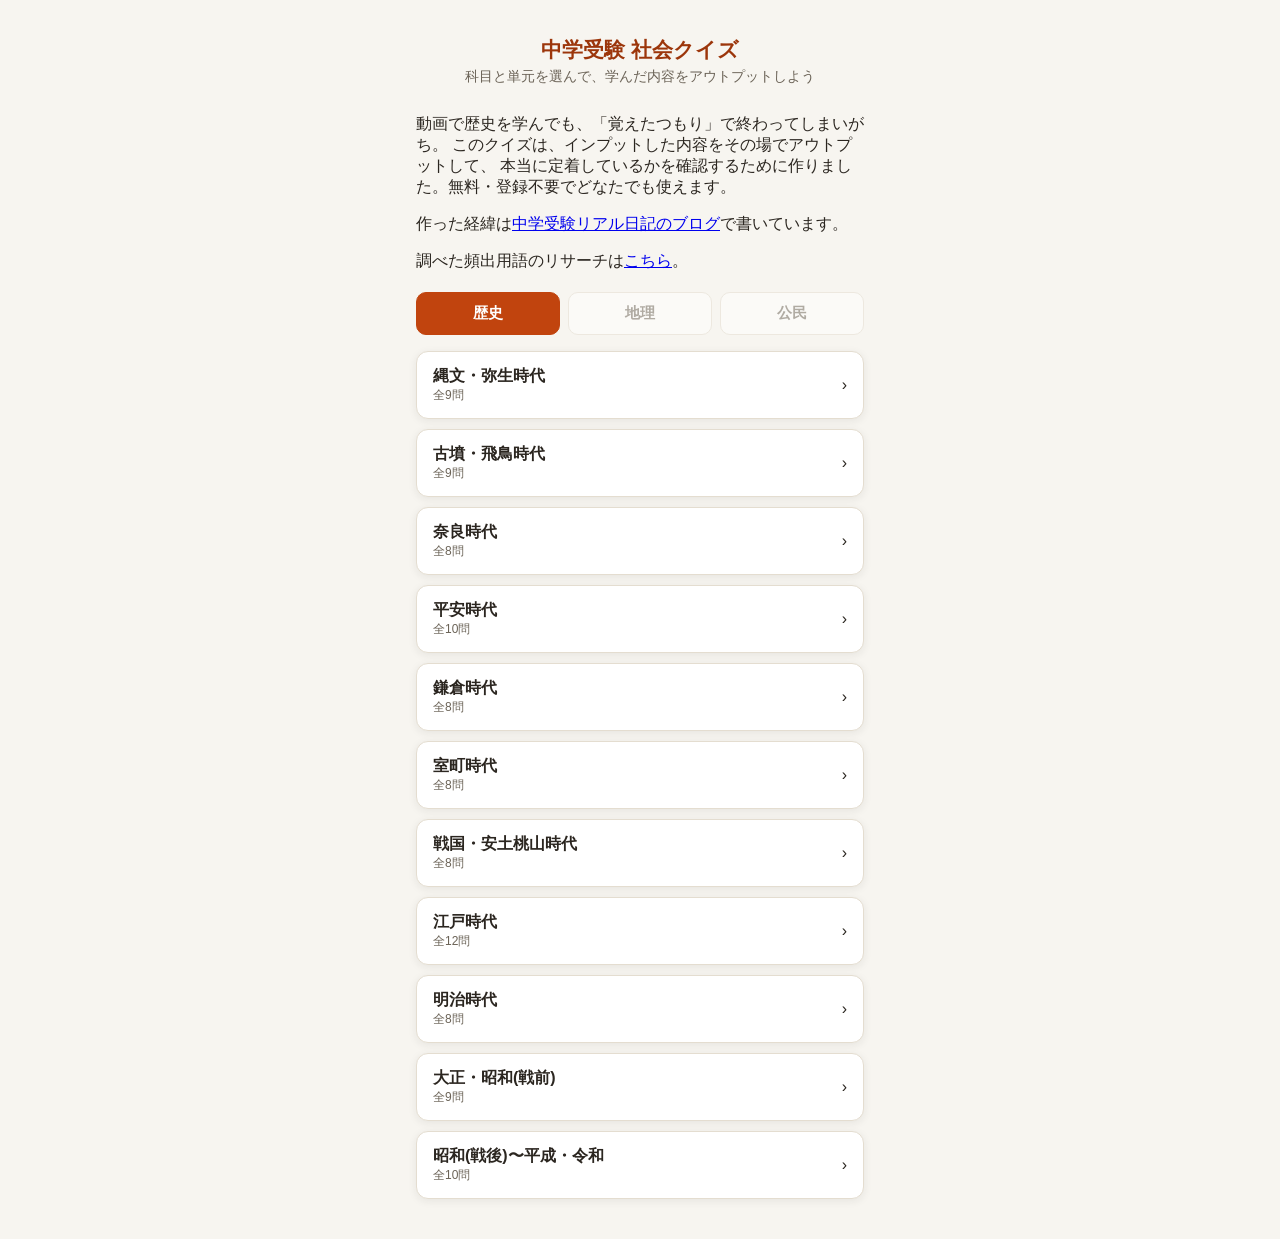
==== index.html @ b468c7ec "複数科目(歴史/地理/公民)対応のアーキテクチャを追加 questions.jsをhistory-questions.jsに改名し、subjects.jsで科目を レジストリ管理。地理・公民はプレース" ====
<!DOCTYPE html>
<html lang="ja">
<head>
<meta charset="UTF-8">
<meta name="viewport" content="width=device-width, initial-scale=1.0, maximum-scale=1.0">
<title>中学受験 社会 一問一答クイズ</title>
<link rel="stylesheet" href="style.css">
</head>
<body>
<div id="app">

  <header class="app-header">
    <h1>中学受験 社会クイズ</h1>
    <p class="subtitle">科目と単元を選んで、学んだ内容をアウトプットしよう</p>
  </header>

  <main id="screen-home" class="screen">
    <section class="about-box">
      <p>
        動画で歴史を学んでも、「覚えたつもり」で終わってしまいがち。
        このクイズは、インプットした内容をその場でアウトプットして、
        本当に定着しているかを確認するために作りました。無料・登録不要でどなたでも使えます。
      </p>
      <p class="about-link">
        作った経緯は<a href="https://ka8kfc.hatenablog.com/" target="_blank" rel="noopener">中学受験リアル日記のブログ</a>で書いています。
      </p>
      <p class="about-link">
        調べた頻出用語のリサーチは<a href="research.html">こちら</a>。
      </p>
    </section>
    <div id="subject-tabs" class="subject-tabs"></div>
    <div id="era-list" class="era-grid"></div>
  </main>

  <main id="screen-quiz" class="screen hidden">
    <div class="quiz-topbar">
      <button id="btn-back" class="btn-text">← 単元を選び直す</button>
      <div id="progress" class="progress"></div>
    </div>
    <h2 id="quiz-title" class="quiz-title"></h2>
    <div id="question-box" class="question-box">
      <p id="question-text" class="question-text"></p>
      <div id="choices" class="choices"></div>
      <p id="feedback" class="feedback hidden"></p>
      <button id="btn-next" class="btn-primary hidden">次の問題へ</button>
    </div>
  </main>

  <main id="screen-result" class="screen hidden">
    <h2>結果発表</h2>
    <p id="result-summary" class="result-summary"></p>
    <div id="result-wrong" class="result-wrong"></div>
    <div class="result-actions">
      <button id="btn-retry" class="btn-primary">同じ時代をもう一度</button>
      <button id="btn-home" class="btn-secondary">時代選択にもどる</button>
    </div>
  </main>

</div>
<script src="history-questions.js"></script>
<script src="geography-questions.js"></script>
<script src="civics-questions.js"></script>
<script src="subjects.js"></script>
<script src="app.js"></script>
</body>
</html>
---- style.css ----
:root {
  --bg: #f7f5f0;
  --card-bg: #ffffff;
  --text: #2b2620;
  --text-muted: #6b6357;
  --primary: #c1440e;
  --primary-dark: #9c360b;
  --correct: #2e7d32;
  --wrong: #c62828;
  --border: #e4ddd0;
  --shadow: 0 2px 8px rgba(43, 38, 32, 0.08);
}

* { box-sizing: border-box; }

body {
  margin: 0;
  font-family: "Hiragino Sans", "Yu Gothic", "Meiryo", sans-serif;
  background: var(--bg);
  color: var(--text);
  -webkit-font-smoothing: antialiased;
}

#app {
  max-width: 480px;
  margin: 0 auto;
  min-height: 100vh;
  padding: 16px 16px 40px;
}

.app-header {
  text-align: center;
  padding: 20px 8px 12px;
}

.app-header h1 {
  font-size: 1.3rem;
  margin: 0 0 4px;
  color: var(--primary-dark);
}

.subtitle {
  font-size: 0.85rem;
  color: var(--text-muted);
  margin: 0;
}

.screen.hidden { display: none; }

/* --- Subject tabs --- */
.subject-tabs {
  display: flex;
  gap: 8px;
  margin-top: 20px;
}

.subject-tab {
  flex: 1;
  padding: 10px 8px;
  border-radius: 10px;
  border: 1px solid var(--border);
  background: var(--card-bg);
  color: var(--text-muted);
  font-size: 0.95rem;
  font-weight: 600;
  cursor: pointer;
}

.subject-tab.active {
  background: var(--primary);
  border-color: var(--primary);
  color: #fff;
}

.subject-tab:disabled {
  opacity: 0.5;
  cursor: default;
}

/* --- Era selection --- */
.era-grid {
  display: grid;
  grid-template-columns: 1fr;
  gap: 10px;
  margin-top: 16px;
}

.era-card {
  background: var(--card-bg);
  border: 1px solid var(--border);
  border-radius: 12px;
  padding: 14px 16px;
  text-align: left;
  box-shadow: var(--shadow);
  cursor: pointer;
  font-size: 1rem;
  color: var(--text);
  display: flex;
  justify-content: space-between;
  align-items: center;
}

.era-card:active { transform: scale(0.98); }

.era-card .era-name { font-weight: 600; }

.era-card .era-meta {
  font-size: 0.75rem;
  color: var(--text-muted);
}

.era-card .era-best {
  font-size: 0.75rem;
  color: var(--primary);
  font-weight: 600;
  margin-top: 2px;
}

/* --- Quiz screen --- */
.quiz-topbar {
  display: flex;
  justify-content: space-between;
  align-items: center;
  margin: 16px 0 8px;
}

.btn-text {
  background: none;
  border: none;
  color: var(--primary-dark);
  font-size: 0.85rem;
  padding: 4px;
  cursor: pointer;
}

.progress {
  font-size: 0.85rem;
  color: var(--text-muted);
}

.quiz-title {
  font-size: 1rem;
  color: var(--text-muted);
  margin: 4px 0 12px;
}

.question-box {
  background: var(--card-bg);
  border-radius: 14px;
  padding: 20px 16px;
  box-shadow: var(--shadow);
}

.question-text {
  font-size: 1.1rem;
  line-height: 1.5;
  margin: 0 0 18px;
  font-weight: 600;
}

.choices {
  display: grid;
  gap: 10px;
}

.choice-btn {
  display: block;
  width: 100%;
  text-align: left;
  padding: 12px 14px;
  border-radius: 10px;
  border: 1px solid var(--border);
  background: #fbfaf7;
  font-size: 0.98rem;
  color: var(--text);
  cursor: pointer;
}

.choice-btn:active { transform: scale(0.99); }

.choice-btn.correct {
  background: #e8f5e9;
  border-color: var(--correct);
  color: var(--correct);
  font-weight: 600;
}

.choice-btn.wrong {
  background: #ffebee;
  border-color: var(--wrong);
  color: var(--wrong);
  font-weight: 600;
}

.choice-btn:disabled { cursor: default; }

.feedback {
  margin-top: 14px;
  font-size: 0.9rem;
  font-weight: 600;
}

.feedback.correct { color: var(--correct); }
.feedback.wrong { color: var(--wrong); }
.feedback.hidden { display: none; }

.btn-primary, .btn-secondary {
  display: block;
  width: 100%;
  padding: 13px;
  border-radius: 10px;
  border: none;
  font-size: 1rem;
  font-weight: 600;
  margin-top: 16px;
  cursor: pointer;
}

.btn-primary {
  background: var(--primary);
  color: #fff;
}

.btn-primary:active { background: var(--primary-dark); }

.btn-secondary {
  background: #fff;
  color: var(--primary-dark);
  border: 1px solid var(--primary-dark);
}

.btn-primary.hidden { display: none; }

/* --- Result screen --- */
.result-summary {
  font-size: 1.2rem;
  font-weight: 600;
  text-align: center;
  margin: 16px 0;
}

.result-wrong {
  background: var(--card-bg);
  border-radius: 12px;
  padding: 12px 16px;
  box-shadow: var(--shadow);
}

.result-wrong-item {
  padding: 10px 0;
  border-bottom: 1px solid var(--border);
  font-size: 0.9rem;
}

.result-wrong-item:last-child { border-bottom: none; }

.result-wrong-item .rw-q { font-weight: 600; margin-bottom: 4px; }
.result-wrong-item .rw-a { color: var(--correct); }

.result-actions { margin-top: 20px; }
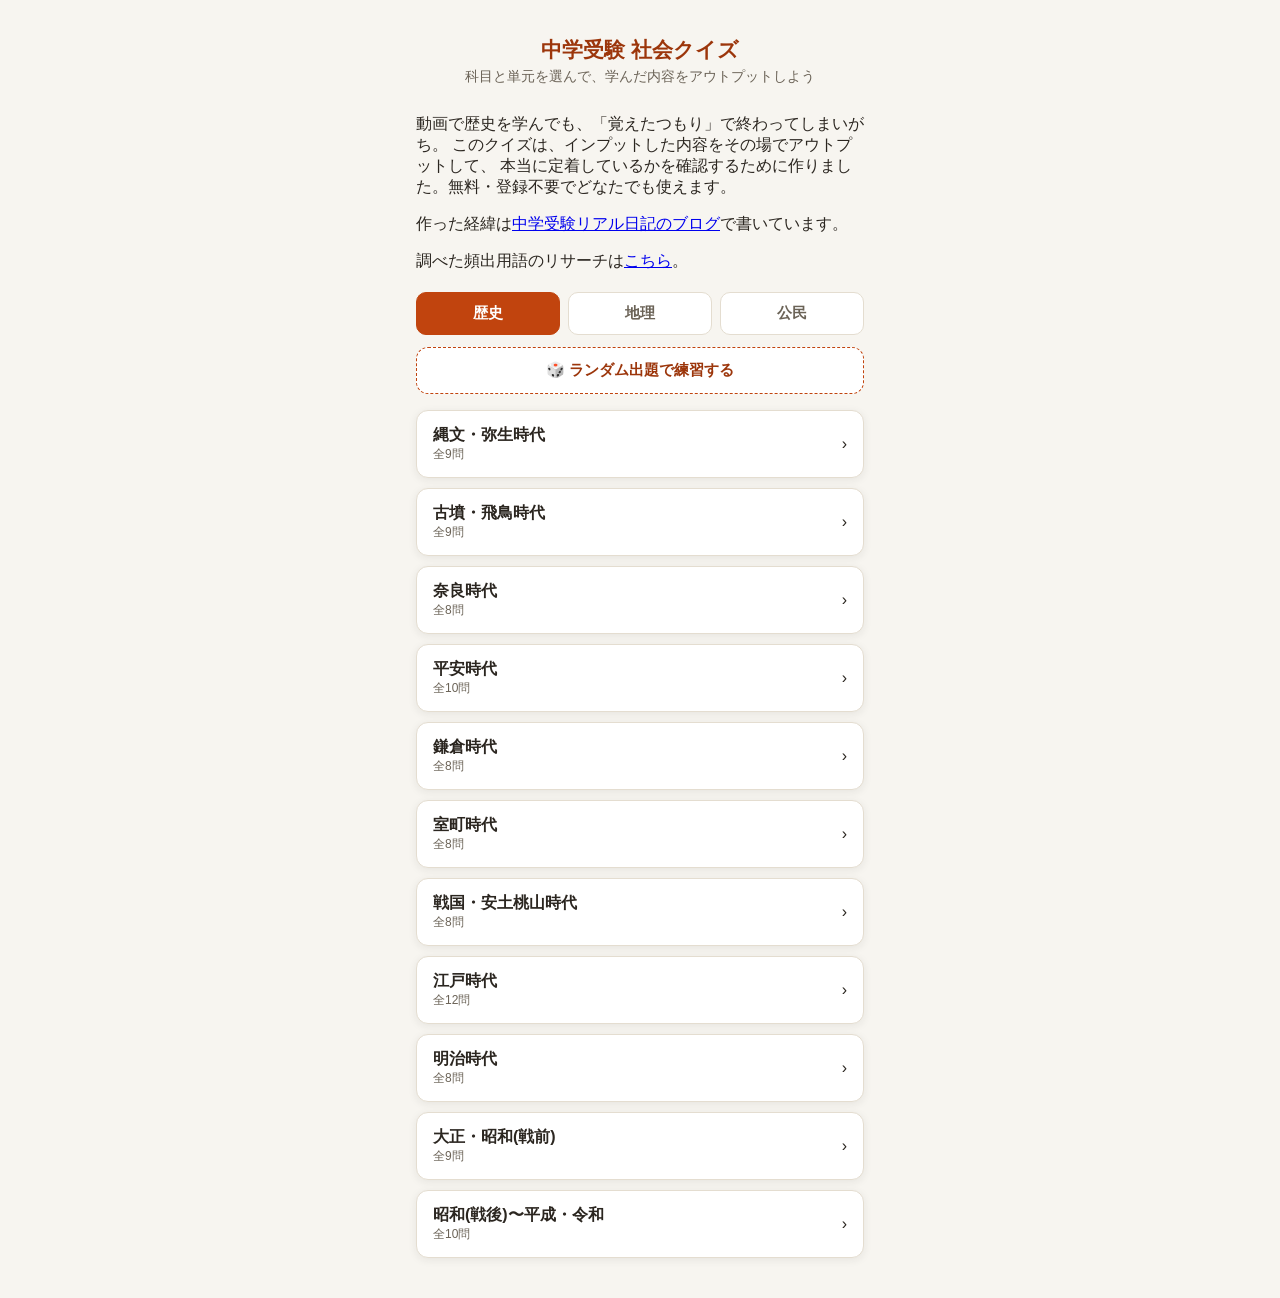
==== commit caece3a7: "ランダム出題機能を追加 単元をチェックボックスで選択し、選んだ範囲から10問/20問/全問を ランダムに出題するモードを追加。ホーム画面に🎲ボタンを設置。" ====
--- a/index.html
+++ b/index.html
@@ -29,7 +29,25 @@
       </p>
     </section>
     <div id="subject-tabs" class="subject-tabs"></div>
+    <button id="btn-open-random" class="random-entry">🎲 ランダム出題で練習する</button>
     <div id="era-list" class="era-grid"></div>
+  </main>
+
+  <main id="screen-random-setup" class="screen hidden">
+    <div class="quiz-topbar">
+      <button id="btn-random-back" class="btn-text">← 単元を選び直す</button>
+    </div>
+    <h2 class="quiz-title">🎲 ランダム出題の範囲を選ぶ</h2>
+    <div class="random-setup-box">
+      <div class="random-setup-row">
+        <button id="btn-select-all" class="btn-text">全て選択</button>
+        <button id="btn-select-none" class="btn-text">全て解除</button>
+      </div>
+      <div id="unit-checklist" class="unit-checklist"></div>
+      <p class="random-setup-label">出題数</p>
+      <div id="count-buttons" class="count-buttons"></div>
+      <button id="btn-start-random" class="btn-primary">この条件で始める</button>
+    </div>
   </main>
 
   <main id="screen-quiz" class="screen hidden">
@@ -51,8 +69,8 @@
     <p id="result-summary" class="result-summary"></p>
     <div id="result-wrong" class="result-wrong"></div>
     <div class="result-actions">
-      <button id="btn-retry" class="btn-primary">同じ時代をもう一度</button>
-      <button id="btn-home" class="btn-secondary">時代選択にもどる</button>
+      <button id="btn-retry" class="btn-primary">もう一度</button>
+      <button id="btn-home" class="btn-secondary">単元選択にもどる</button>
     </div>
   </main>
 
--- a/style.css
+++ b/style.css
@@ -77,6 +77,102 @@
   cursor: default;
 }
 
+/* --- Random entry --- */
+.random-entry {
+  display: block;
+  width: 100%;
+  margin-top: 12px;
+  padding: 12px;
+  border-radius: 12px;
+  border: 1px dashed var(--primary);
+  background: #fff;
+  color: var(--primary-dark);
+  font-size: 0.95rem;
+  font-weight: 600;
+  cursor: pointer;
+}
+
+/* --- Random setup screen --- */
+.random-setup-box {
+  background: var(--card-bg);
+  border-radius: 14px;
+  padding: 18px 16px;
+  box-shadow: var(--shadow);
+}
+
+.random-setup-row {
+  display: flex;
+  gap: 16px;
+  margin-bottom: 10px;
+}
+
+.unit-checklist {
+  display: flex;
+  flex-direction: column;
+  gap: 6px;
+  max-height: 320px;
+  overflow-y: auto;
+  padding: 4px 2px;
+  margin-bottom: 16px;
+}
+
+.unit-check-item {
+  display: flex;
+  align-items: center;
+  gap: 10px;
+  padding: 9px 10px;
+  border-radius: 8px;
+  border: 1px solid var(--border);
+  font-size: 0.9rem;
+  background: #fbfaf7;
+}
+
+.unit-check-item input {
+  width: 18px;
+  height: 18px;
+  flex-shrink: 0;
+}
+
+.unit-check-item span:nth-child(2) {
+  flex: 1;
+}
+
+.unit-check-count {
+  font-size: 0.78rem;
+  color: var(--text-muted);
+}
+
+.random-setup-label {
+  font-size: 0.85rem;
+  color: var(--text-muted);
+  margin: 0 0 8px;
+  font-weight: 600;
+}
+
+.count-buttons {
+  display: flex;
+  gap: 8px;
+  margin-bottom: 18px;
+}
+
+.count-btn {
+  flex: 1;
+  padding: 10px;
+  border-radius: 10px;
+  border: 1px solid var(--border);
+  background: #fbfaf7;
+  font-size: 0.92rem;
+  font-weight: 600;
+  color: var(--text);
+  cursor: pointer;
+}
+
+.count-btn.active {
+  background: var(--primary);
+  border-color: var(--primary);
+  color: #fff;
+}
+
 /* --- Era selection --- */
 .era-grid {
   display: grid;
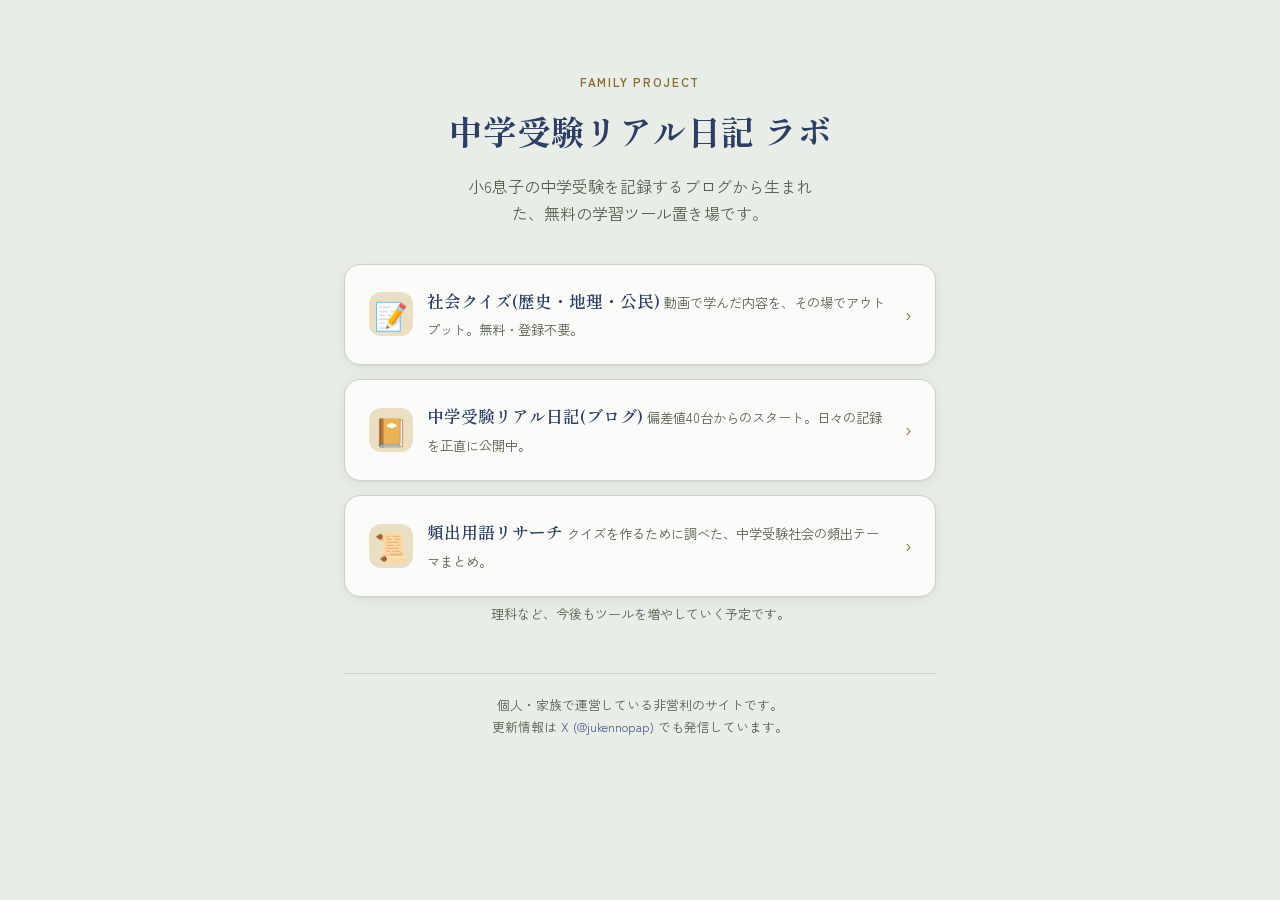
==== commit 53e71ab9: "ホームページを新設し、クイズをquiz.htmlに移動 - index.html: ブログ・クイズ・リサーチへのリンクをまとめた   スマホ優先デザインのホームページに刷新 - 旧index.html" ====
--- a/index.html
+++ b/index.html
@@ -3,82 +3,217 @@
 <head>
 <meta charset="UTF-8">
 <meta name="viewport" content="width=device-width, initial-scale=1.0, maximum-scale=1.0">
-<title>中学受験 社会 一問一答クイズ</title>
-<link rel="stylesheet" href="style.css">
+<title>中学受験リアル日記 ラボ</title>
+<meta name="description" content="小6息子の中学受験の記録から生まれた、無料の学習ツール置き場。">
+<link rel="stylesheet" href="https://fonts.googleapis.com/css2?family=Shippori+Mincho:wght@500;600;700&family=Zen+Kaku+Gothic+New:wght@400;500;700&display=swap">
+<style>
+  :root {
+    --bg: #e9ede8;
+    --surface: #fbfcf9;
+    --surface-alt: #dde3d6;
+    --text: #1e2420;
+    --text-muted: #57604f;
+    --primary: #2c3e63;
+    --primary-soft: #4a5d8a;
+    --accent: #8a6d2f;
+    --accent-soft: #eadfc2;
+    --border: #cbd2c2;
+    --shadow: 0 1px 2px rgba(30, 36, 32, 0.06), 0 4px 16px rgba(30, 36, 32, 0.05);
+  }
+
+  @media (prefers-color-scheme: dark) {
+    :root {
+      --bg: #14181a;
+      --surface: #1b2123;
+      --surface-alt: #232b27;
+      --text: #e6e9e1;
+      --text-muted: #99a392;
+      --primary: #90a8da;
+      --primary-soft: #b7c6ea;
+      --accent: #d4b673;
+      --accent-soft: #3a331f;
+      --border: #303935;
+      --shadow: 0 1px 2px rgba(0, 0, 0, 0.3), 0 4px 20px rgba(0, 0, 0, 0.25);
+    }
+  }
+
+  * { box-sizing: border-box; }
+
+  body {
+    margin: 0;
+    background: var(--bg);
+    color: var(--text);
+    font-family: "Zen Kaku Gothic New", "Hiragino Sans", sans-serif;
+    line-height: 1.7;
+    -webkit-font-smoothing: antialiased;
+  }
+
+  h1, h2 { font-family: "Shippori Mincho", serif; text-wrap: balance; margin: 0; }
+
+  /* --- mobile-first base layout --- */
+  .wrap {
+    max-width: 640px;
+    margin: 0 auto;
+    padding: 40px 20px 56px;
+  }
+
+  header.hero {
+    text-align: center;
+    margin-bottom: 36px;
+  }
+
+  .eyebrow {
+    font-size: 0.74rem;
+    letter-spacing: 0.14em;
+    color: var(--accent);
+    font-weight: 700;
+    text-transform: uppercase;
+  }
+
+  h1 {
+    font-size: 1.7rem;
+    font-weight: 700;
+    color: var(--primary);
+    margin: 10px 0 14px;
+  }
+
+  .lede {
+    font-size: 0.95rem;
+    color: var(--text-muted);
+    max-width: 46ch;
+    margin: 0 auto;
+  }
+
+  nav.link-cards {
+    display: flex;
+    flex-direction: column;
+    gap: 14px;
+  }
+
+  .link-card {
+    display: flex;
+    align-items: center;
+    gap: 14px;
+    background: var(--surface);
+    border: 1px solid var(--border);
+    border-radius: 16px;
+    padding: 18px 18px;
+    box-shadow: var(--shadow);
+    text-decoration: none;
+    color: var(--text);
+  }
+
+  .link-card:active { transform: scale(0.99); }
+
+  .link-icon {
+    font-size: 1.7rem;
+    line-height: 1;
+    width: 44px;
+    height: 44px;
+    flex-shrink: 0;
+    display: flex;
+    align-items: center;
+    justify-content: center;
+    background: var(--accent-soft);
+    border-radius: 12px;
+  }
+
+  .link-body { flex: 1; min-width: 0; }
+
+  .link-title {
+    font-family: "Shippori Mincho", serif;
+    font-size: 1.05rem;
+    font-weight: 600;
+    color: var(--primary);
+    margin-bottom: 3px;
+  }
+
+  .link-desc {
+    font-size: 0.83rem;
+    color: var(--text-muted);
+  }
+
+  .link-arrow {
+    font-size: 1.1rem;
+    color: var(--accent);
+    flex-shrink: 0;
+  }
+
+  .coming-soon {
+    margin-top: 6px;
+    text-align: center;
+    font-size: 0.82rem;
+    color: var(--text-muted);
+  }
+
+  footer {
+    margin-top: 48px;
+    padding-top: 20px;
+    border-top: 1px solid var(--border);
+    text-align: center;
+    font-size: 0.8rem;
+    color: var(--text-muted);
+  }
+
+  footer a { color: var(--primary-soft); text-decoration: none; }
+  footer a:hover { text-decoration: underline; }
+
+  /* --- desktop enhancement --- */
+  @media (min-width: 720px) {
+    .wrap { padding: 72px 24px 80px; }
+    h1 { font-size: 2.1rem; }
+    .lede { font-size: 1rem; }
+    .link-card { padding: 22px 24px; }
+  }
+</style>
 </head>
 <body>
-<div id="app">
-
-  <header class="app-header">
-    <h1>中学受験 社会クイズ</h1>
-    <p class="subtitle">科目と単元を選んで、学んだ内容をアウトプットしよう</p>
+<div class="wrap">
+
+  <header class="hero">
+    <div class="eyebrow">Family Project</div>
+    <h1>中学受験リアル日記 ラボ</h1>
+    <p class="lede">
+      小6息子の中学受験を記録するブログから生まれた、無料の学習ツール置き場です。
+    </p>
   </header>
 
-  <main id="screen-home" class="screen">
-    <section class="about-box">
-      <p>
-        動画で歴史を学んでも、「覚えたつもり」で終わってしまいがち。
-        このクイズは、インプットした内容をその場でアウトプットして、
-        本当に定着しているかを確認するために作りました。無料・登録不要でどなたでも使えます。
-      </p>
-      <p class="about-link">
-        作った経緯は<a href="https://ka8kfc.hatenablog.com/" target="_blank" rel="noopener">中学受験リアル日記のブログ</a>で書いています。
-      </p>
-      <p class="about-link">
-        調べた頻出用語のリサーチは<a href="research.html">こちら</a>。
-      </p>
-    </section>
-    <div id="subject-tabs" class="subject-tabs"></div>
-    <button id="btn-open-random" class="random-entry">🎲 ランダム出題で練習する</button>
-    <div id="era-list" class="era-grid"></div>
-  </main>
-
-  <main id="screen-random-setup" class="screen hidden">
-    <div class="quiz-topbar">
-      <button id="btn-random-back" class="btn-text">← 単元を選び直す</button>
-    </div>
-    <h2 class="quiz-title">🎲 ランダム出題の範囲を選ぶ</h2>
-    <div class="random-setup-box">
-      <div class="random-setup-row">
-        <button id="btn-select-all" class="btn-text">全て選択</button>
-        <button id="btn-select-none" class="btn-text">全て解除</button>
-      </div>
-      <div id="unit-checklist" class="unit-checklist"></div>
-      <p class="random-setup-label">出題数</p>
-      <div id="count-buttons" class="count-buttons"></div>
-      <button id="btn-start-random" class="btn-primary">この条件で始める</button>
-    </div>
-  </main>
-
-  <main id="screen-quiz" class="screen hidden">
-    <div class="quiz-topbar">
-      <button id="btn-back" class="btn-text">← 単元を選び直す</button>
-      <div id="progress" class="progress"></div>
-    </div>
-    <h2 id="quiz-title" class="quiz-title"></h2>
-    <div id="question-box" class="question-box">
-      <p id="question-text" class="question-text"></p>
-      <div id="choices" class="choices"></div>
-      <p id="feedback" class="feedback hidden"></p>
-      <button id="btn-next" class="btn-primary hidden">次の問題へ</button>
-    </div>
-  </main>
-
-  <main id="screen-result" class="screen hidden">
-    <h2>結果発表</h2>
-    <p id="result-summary" class="result-summary"></p>
-    <div id="result-wrong" class="result-wrong"></div>
-    <div class="result-actions">
-      <button id="btn-retry" class="btn-primary">もう一度</button>
-      <button id="btn-home" class="btn-secondary">単元選択にもどる</button>
-    </div>
-  </main>
+  <nav class="link-cards">
+    <a class="link-card" href="quiz.html">
+      <span class="link-icon">📝</span>
+      <span class="link-body">
+        <span class="link-title">社会クイズ(歴史・地理・公民)</span>
+        <span class="link-desc">動画で学んだ内容を、その場でアウトプット。無料・登録不要。</span>
+      </span>
+      <span class="link-arrow">›</span>
+    </a>
+
+    <a class="link-card" href="https://ka8kfc.hatenablog.com/" target="_blank" rel="noopener">
+      <span class="link-icon">📔</span>
+      <span class="link-body">
+        <span class="link-title">中学受験リアル日記(ブログ)</span>
+        <span class="link-desc">偏差値40台からのスタート。日々の記録を正直に公開中。</span>
+      </span>
+      <span class="link-arrow">›</span>
+    </a>
+
+    <a class="link-card" href="research.html">
+      <span class="link-icon">📜</span>
+      <span class="link-body">
+        <span class="link-title">頻出用語リサーチ</span>
+        <span class="link-desc">クイズを作るために調べた、中学受験社会の頻出テーマまとめ。</span>
+      </span>
+      <span class="link-arrow">›</span>
+    </a>
+  </nav>
+
+  <p class="coming-soon">理科など、今後もツールを増やしていく予定です。</p>
+
+  <footer>
+    個人・家族で運営している非営利のサイトです。<br>
+    更新情報は <a href="https://x.com/jukennopap" target="_blank" rel="noopener">X (@jukennopap)</a> でも発信しています。
+  </footer>
 
 </div>
-<script src="history-questions.js"></script>
-<script src="geography-questions.js"></script>
-<script src="civics-questions.js"></script>
-<script src="subjects.js"></script>
-<script src="app.js"></script>
 </body>
 </html>
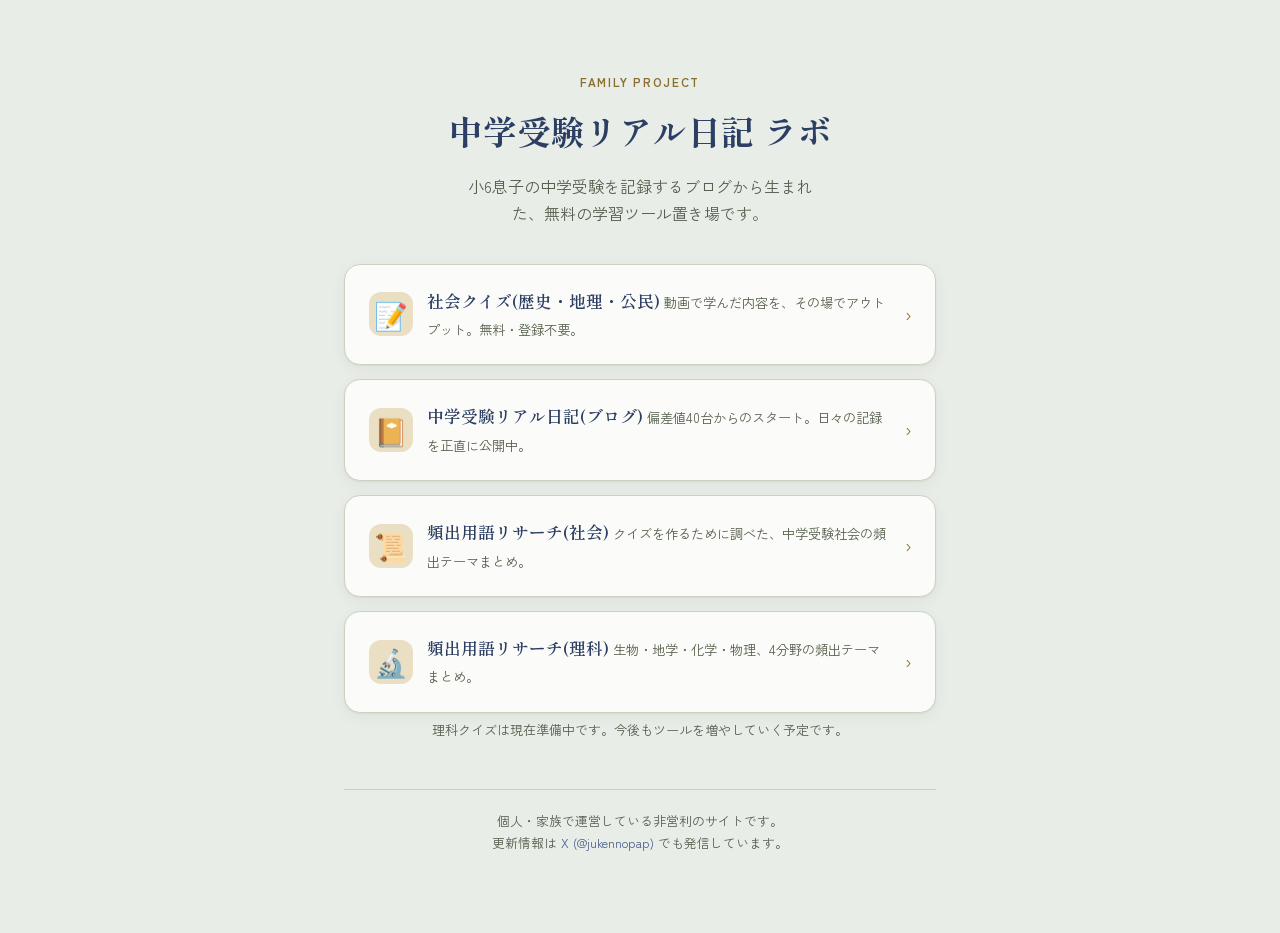
==== commit 9e946864: "理科リサーチをresearch-science.htmlに分離 社会と理科は並立する別科目なのに、research.html(社会用)の中に 理科タブとして押し込んでいたのは構造的に誤りだったため、理" ====
--- a/index.html
+++ b/index.html
@@ -200,14 +200,23 @@
     <a class="link-card" href="research.html">
       <span class="link-icon">📜</span>
       <span class="link-body">
-        <span class="link-title">頻出用語リサーチ</span>
+        <span class="link-title">頻出用語リサーチ(社会)</span>
         <span class="link-desc">クイズを作るために調べた、中学受験社会の頻出テーマまとめ。</span>
       </span>
       <span class="link-arrow">›</span>
     </a>
+
+    <a class="link-card" href="research-science.html">
+      <span class="link-icon">🔬</span>
+      <span class="link-body">
+        <span class="link-title">頻出用語リサーチ(理科)</span>
+        <span class="link-desc">生物・地学・化学・物理、4分野の頻出テーマまとめ。</span>
+      </span>
+      <span class="link-arrow">›</span>
+    </a>
   </nav>
 
-  <p class="coming-soon">理科など、今後もツールを増やしていく予定です。</p>
+  <p class="coming-soon">理科クイズは現在準備中です。今後もツールを増やしていく予定です。</p>
 
   <footer>
     個人・家族で運営している非営利のサイトです。<br>
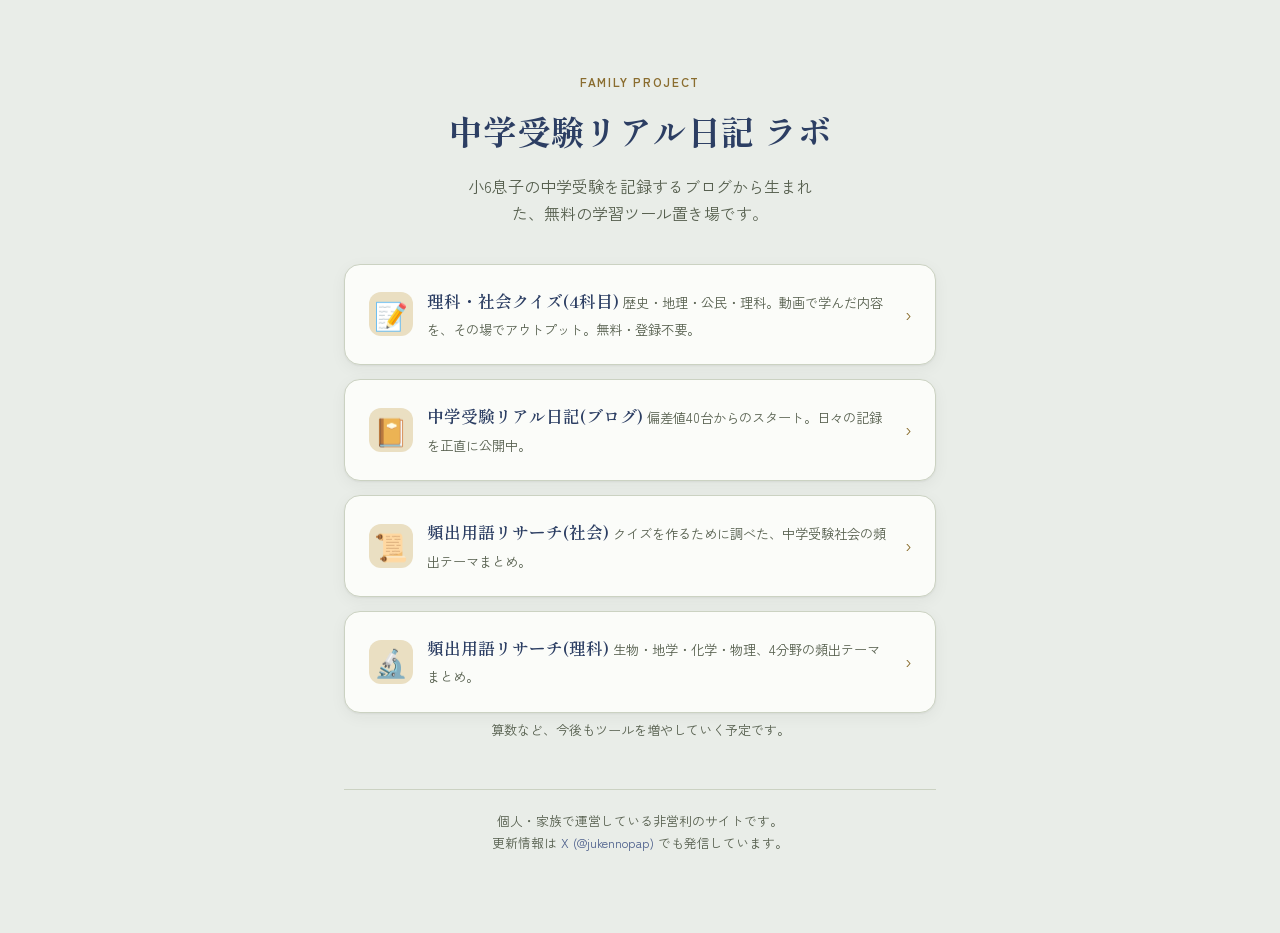
==== commit b78f14f3: "理科クイズ(生物・地学・化学・物理)を追加し、社会クイズに解説を追加 - 新規に理科クイズを追加(4分野・計90問)。research-science.htmlの調査   内容をもとに作成し、単純な用" ====
--- a/index.html
+++ b/index.html
@@ -182,8 +182,8 @@
     <a class="link-card" href="quiz.html">
       <span class="link-icon">📝</span>
       <span class="link-body">
-        <span class="link-title">社会クイズ(歴史・地理・公民)</span>
-        <span class="link-desc">動画で学んだ内容を、その場でアウトプット。無料・登録不要。</span>
+        <span class="link-title">理科・社会クイズ(4科目)</span>
+        <span class="link-desc">歴史・地理・公民・理科。動画で学んだ内容を、その場でアウトプット。無料・登録不要。</span>
       </span>
       <span class="link-arrow">›</span>
     </a>
@@ -216,7 +216,7 @@
     </a>
   </nav>
 
-  <p class="coming-soon">理科クイズは現在準備中です。今後もツールを増やしていく予定です。</p>
+  <p class="coming-soon">算数など、今後もツールを増やしていく予定です。</p>
 
   <footer>
     個人・家族で運営している非営利のサイトです。<br>
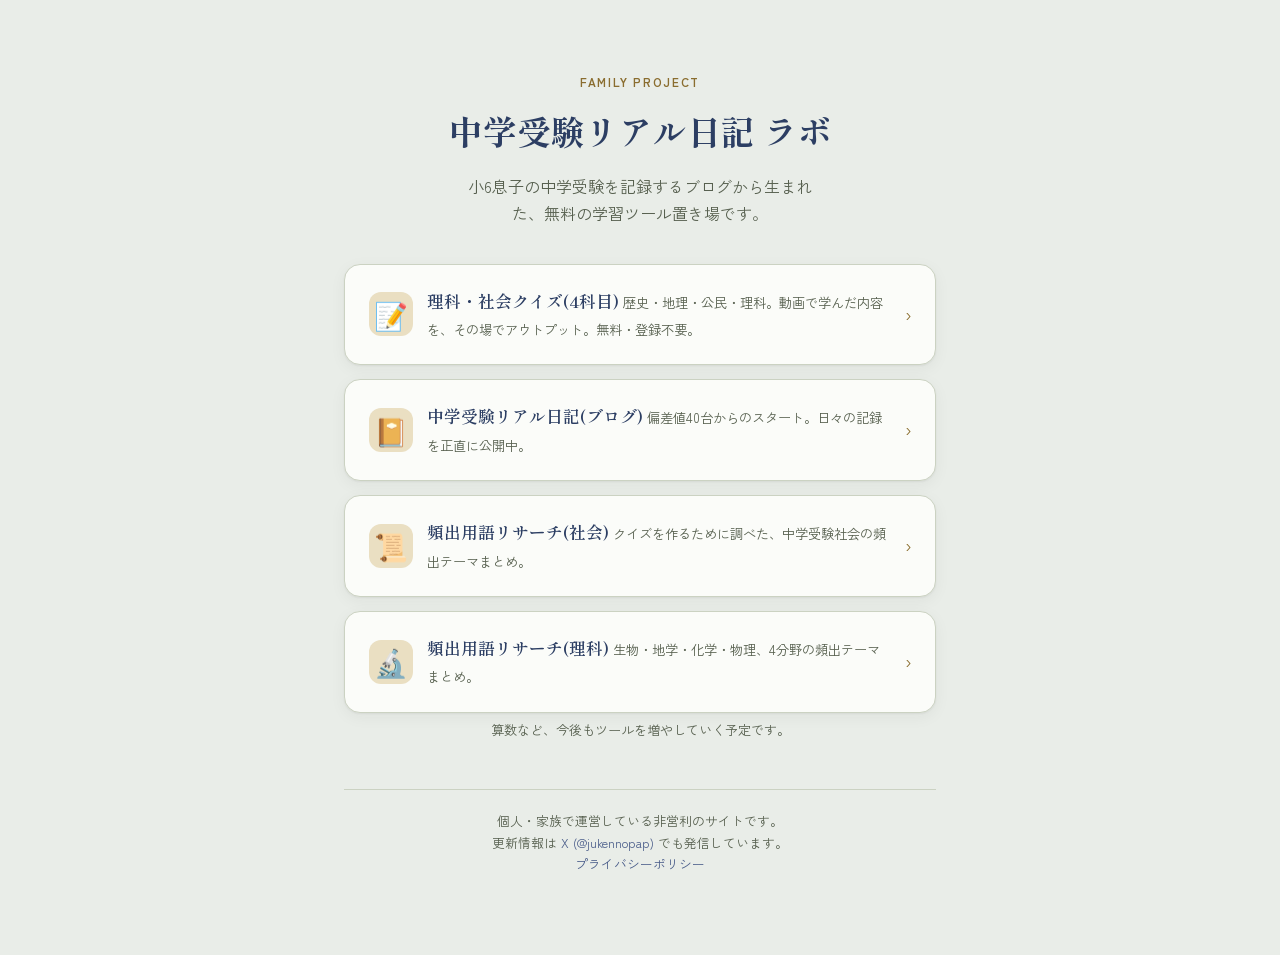
==== commit ec5e4c24: "国語(漢字・四字熟語)を記述式クイズとして追加 - 5科目目として国語を追加。全10単元・90問。   漢字: 書き取り10問/読み8問/同音異義語8問/同訓異字8問/対義語・類義語8問   四字熟語" ====
--- a/index.html
+++ b/index.html
@@ -5,6 +5,15 @@
 <meta name="viewport" content="width=device-width, initial-scale=1.0, maximum-scale=1.0">
 <title>中学受験リアル日記 ラボ</title>
 <meta name="description" content="小6息子の中学受験の記録から生まれた、無料の学習ツール置き場。">
+<link rel="canonical" href="https://kaya87.github.io/juken-shakai-quiz/">
+<meta property="og:type" content="website">
+<meta property="og:title" content="中学受験リアル日記 ラボ">
+<meta property="og:description" content="小6息子の中学受験の記録から生まれた、無料の学習ツール置き場。">
+<meta property="og:url" content="https://kaya87.github.io/juken-shakai-quiz/">
+<meta property="og:locale" content="ja_JP">
+<meta name="twitter:card" content="summary">
+<meta name="twitter:title" content="中学受験リアル日記 ラボ">
+<meta name="twitter:description" content="小6息子の中学受験の記録から生まれた、無料の学習ツール置き場。">
 <link rel="stylesheet" href="https://fonts.googleapis.com/css2?family=Shippori+Mincho:wght@500;600;700&family=Zen+Kaku+Gothic+New:wght@400;500;700&display=swap">
 <style>
   :root {
@@ -220,7 +229,8 @@
 
   <footer>
     個人・家族で運営している非営利のサイトです。<br>
-    更新情報は <a href="https://x.com/jukennopap" target="_blank" rel="noopener">X (@jukennopap)</a> でも発信しています。
+    更新情報は <a href="https://x.com/jukennopap" target="_blank" rel="noopener">X (@jukennopap)</a> でも発信しています。<br>
+    <a href="privacy.html">プライバシーポリシー</a>
   </footer>
 
 </div>
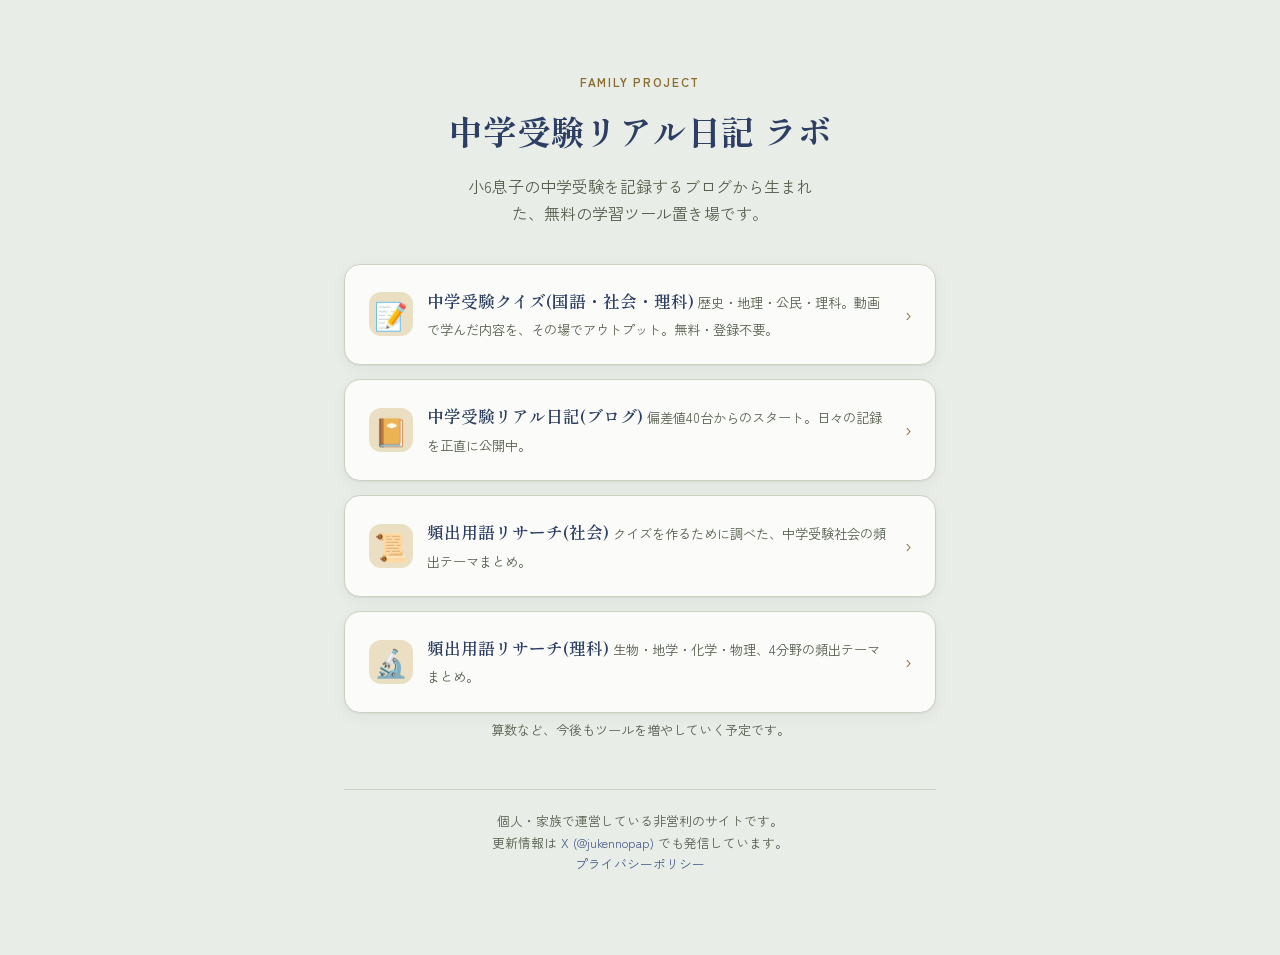
==== commit db7faec7: "問題数を大幅増量(全1,072問)し、タイトルを中学受験クイズに変更 国語 90問 → 404問 - 漢字を増量(書き取り50/読み38/同音異義語38/同訓異字33/対義語類義語38) - 四字熟語" ====
--- a/index.html
+++ b/index.html
@@ -191,7 +191,7 @@
     <a class="link-card" href="quiz.html">
       <span class="link-icon">📝</span>
       <span class="link-body">
-        <span class="link-title">理科・社会クイズ(4科目)</span>
+        <span class="link-title">中学受験クイズ(国語・社会・理科)</span>
         <span class="link-desc">歴史・地理・公民・理科。動画で学んだ内容を、その場でアウトプット。無料・登録不要。</span>
       </span>
       <span class="link-arrow">›</span>
